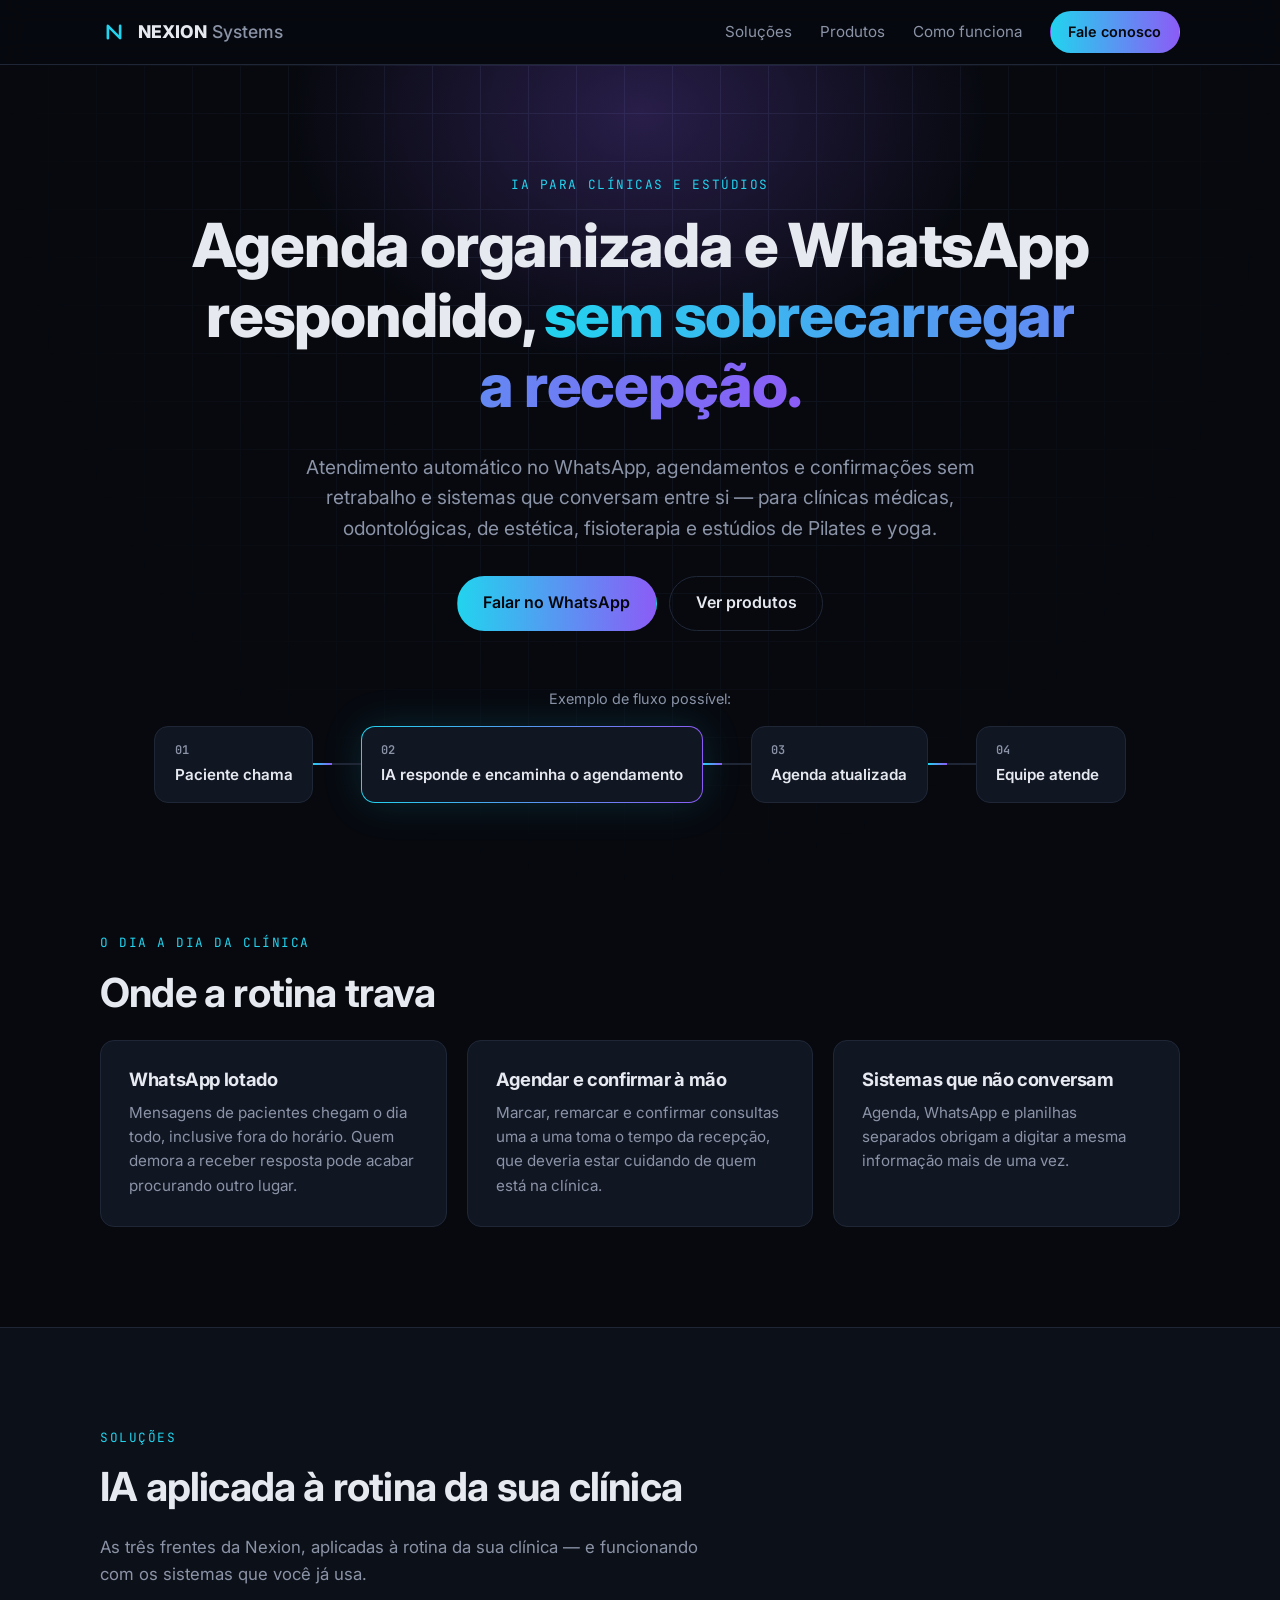
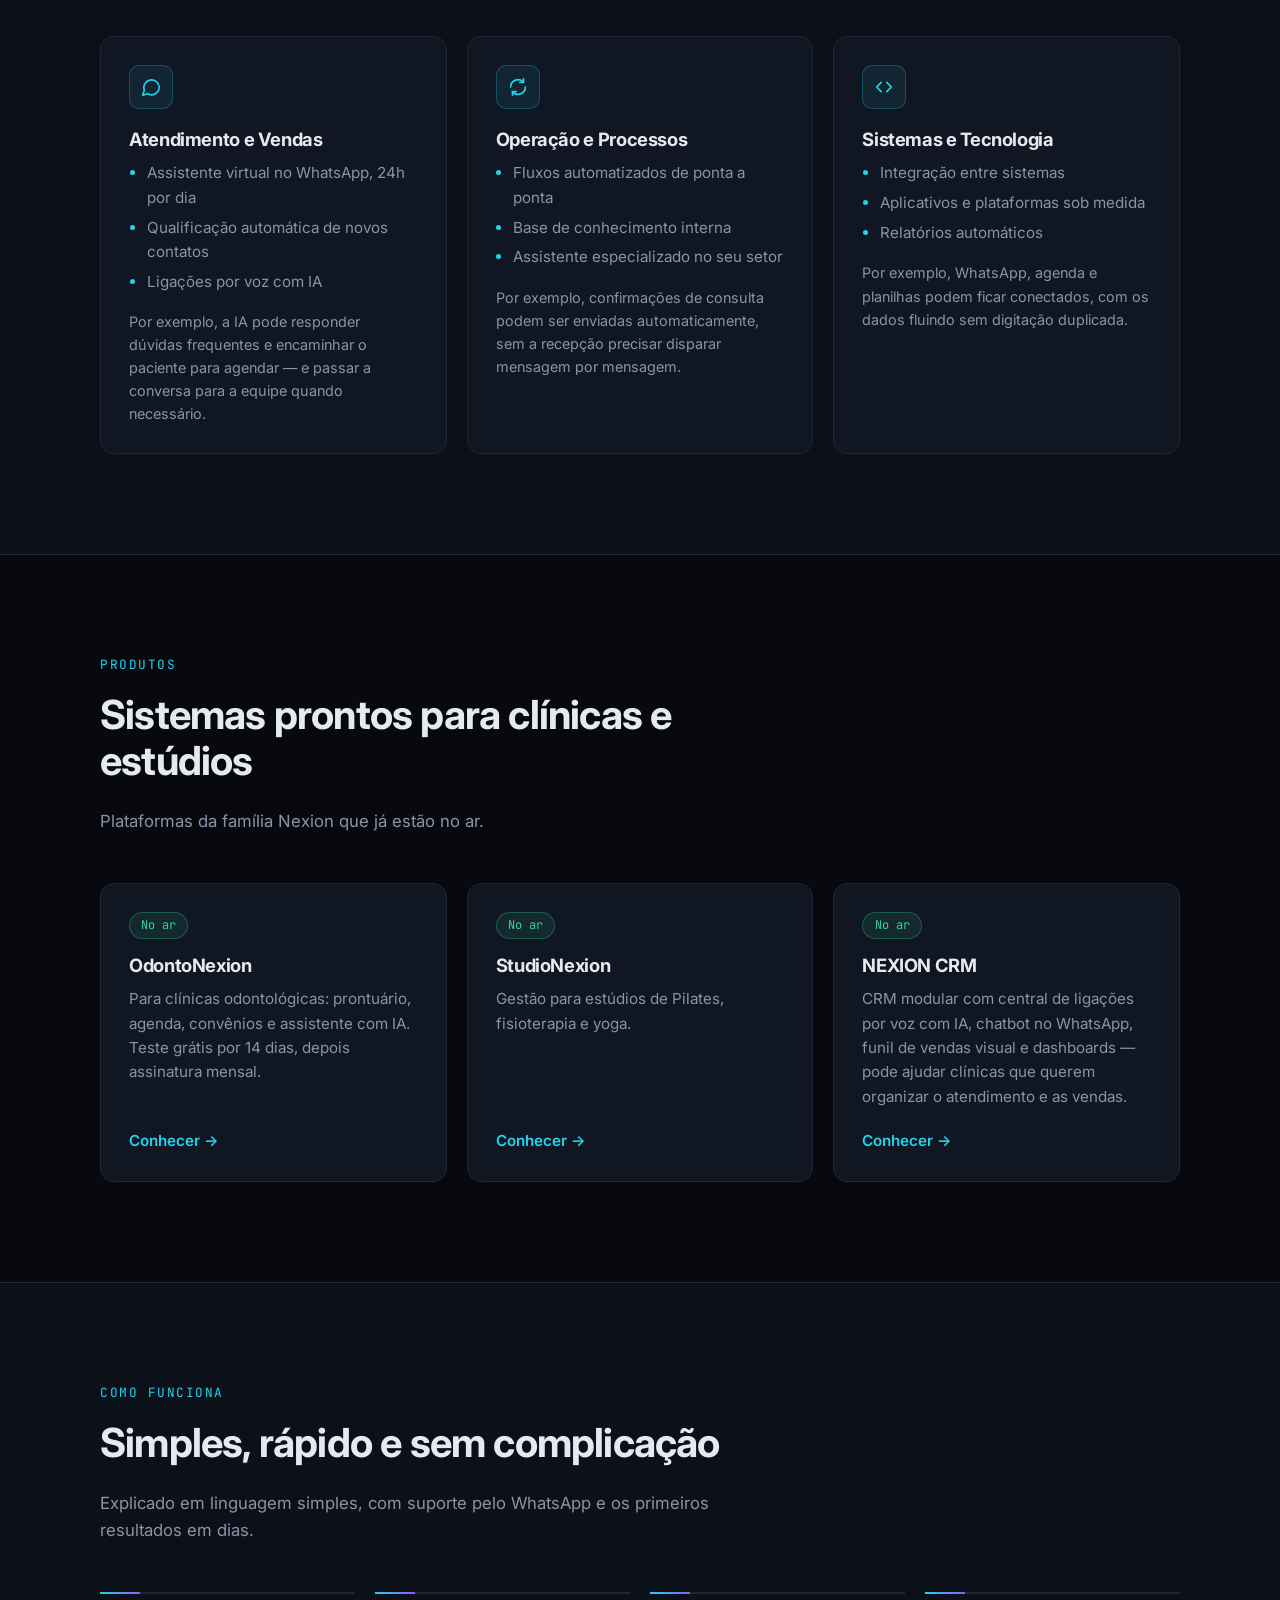
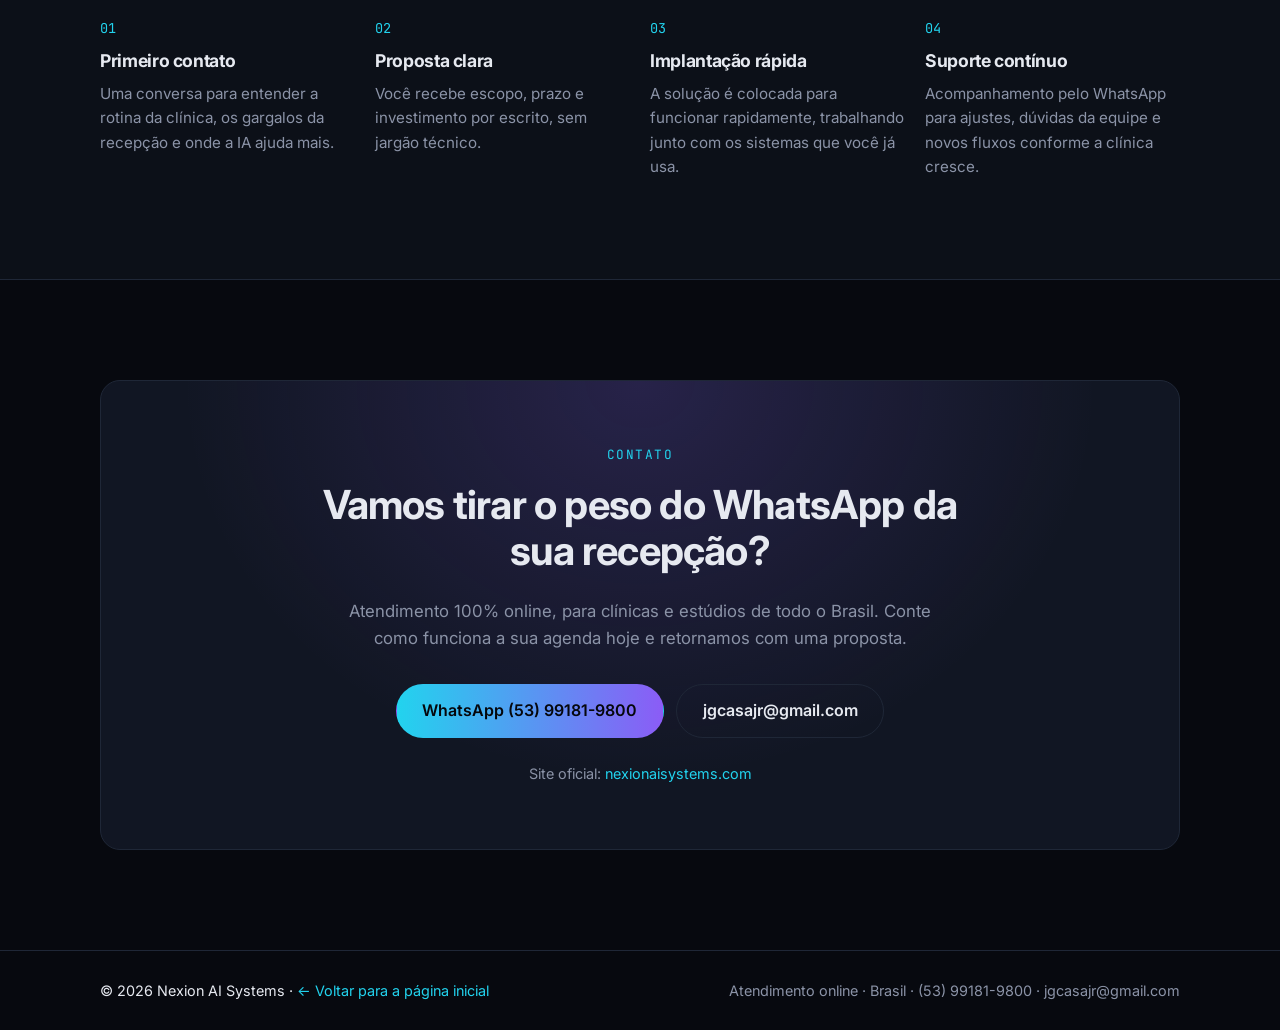
==== clinicas/index.html @ a4356d70 "Add segment landing pages and link them from home Six landing pages (clinicas, advocacia-contabilida" ====
<!DOCTYPE html>
<html lang="pt-BR">
<head>
  <meta charset="utf-8">
  <meta name="viewport" content="width=device-width, initial-scale=1">
  <title>IA para Clínicas — Nexion AI Systems</title>
  <meta name="description" content="Automação com IA para clínicas médicas, odontológicas, de estética, fisioterapia e estúdios de Pilates e yoga: atendimento no WhatsApp 24h, agendamentos organizados e sistemas integrados. Conheça o OdontoNexion, o StudioNexion e o NEXION CRM.">
  <meta property="og:title" content="IA para Clínicas — Nexion AI Systems">
  <meta property="og:description" content="Atendimento automático no WhatsApp e sistemas de gestão com IA para clínicas e estúdios.">
  <meta property="og:type" content="website">
  <meta property="og:url" content="https://jgcasajr.github.io/clinicas/">
  <link rel="canonical" href="https://jgcasajr.github.io/clinicas/">
  <meta name="theme-color" content="#07090f">
  <link rel="icon" href="data:image/svg+xml,%3Csvg xmlns='http://www.w3.org/2000/svg' viewBox='0 0 32 32'%3E%3Crect width='32' height='32' rx='8' fill='%2307090f'/%3E%3Cpath d='M9 23V9l14 14V9' stroke='%2322d3ee' stroke-width='3' fill='none' stroke-linecap='round' stroke-linejoin='round'/%3E%3C/svg%3E">
  <link rel="preconnect" href="https://fonts.googleapis.com">
  <link rel="preconnect" href="https://fonts.gstatic.com" crossorigin>
  <link href="https://fonts.googleapis.com/css2?family=Inter:wght@400;500;600;700;800&family=JetBrains+Mono:wght@500&display=swap" rel="stylesheet">
  <link rel="stylesheet" href="../style.css">
  <style>
    .card-note {
      margin-top: 1rem !important;
      font-size: 0.9rem !important;
    }
    .card-note strong {
      color: var(--text);
      font-weight: 600;
    }
    .back-link {
      color: var(--cyan);
    }
    .flow-caption {
      margin: 56px 0 0;
      font-size: 0.9rem;
      text-align: center;
    }
    .flow-caption + .flow {
      margin-top: 16px;
    }
    @media (max-width: 640px) {
      .flow {
        display: flex;
        flex-direction: column;
        flex-wrap: nowrap;
        align-items: stretch;
        gap: 0;
      }
      .flow-edge {
        display: block;
        width: 2px;
        height: 16px;
        margin: 0 auto;
      }
      .flow-edge::after {
        width: 100%;
        height: 40%;
        animation-name: pulse-y;
      }
      @keyframes pulse-y {
        from { transform: translateY(-100%); }
        to { transform: translateY(250%); }
      }
    }
  </style>
</head>
<body>

  <header class="nav">
    <div class="container nav-inner">
      <a href="../" class="brand" aria-label="Nexion AI Systems — página inicial">
        <svg class="brand-mark" viewBox="0 0 32 32" aria-hidden="true">
          <path d="M9 23V9l14 14V9" />
        </svg>
        <span>NEXION<span class="brand-sub"> Systems</span></span>
      </a>
      <nav class="nav-links" aria-label="Navegação da página">
        <a href="#solucoes">Soluções</a>
        <a href="#produtos">Produtos</a>
        <a href="#processo">Como funciona</a>
        <a href="#contato" class="btn btn-sm">Fale conosco</a>
      </nav>
    </div>
  </header>

  <main>
    <!-- Hero -->
    <section id="inicio" class="hero">
      <div class="hero-grid" aria-hidden="true"></div>
      <div class="container hero-inner">
        <p class="eyebrow">IA para clínicas e estúdios</p>
        <h1>Agenda organizada e WhatsApp respondido, <span class="grad">sem sobrecarregar a recepção.</span></h1>
        <p class="lead">Atendimento automático no WhatsApp, agendamentos e confirmações sem retrabalho e sistemas que conversam entre si — para clínicas médicas, odontológicas, de estética, fisioterapia e estúdios de Pilates e yoga.</p>
        <div class="hero-cta">
          <a href="https://wa.me/5553991819800?text=Ol%C3%A1!%20Vim%20pela%20p%C3%A1gina%20de%20cl%C3%ADnicas%20da%20Nexion%20AI%20Systems%20e%20quero%20automatizar%20o%20atendimento%20da%20minha%20cl%C3%ADnica." class="btn" target="_blank" rel="noopener">Falar no WhatsApp</a>
          <a href="#produtos" class="btn btn-ghost">Ver produtos</a>
        </div>

        <!-- Diagrama de fluxo -->
        <p class="muted flow-caption">Exemplo de fluxo possível:</p>
        <div class="flow" role="img" aria-label="Exemplo de fluxo possível: paciente chama no WhatsApp, IA responde e encaminha o agendamento, agenda atualizada, equipe atende o paciente">
          <div class="flow-node"><span class="mono">01</span>Paciente chama</div>
          <div class="flow-edge" aria-hidden="true"></div>
          <div class="flow-node flow-node-ai"><span class="mono">02</span>IA responde e encaminha o agendamento</div>
          <div class="flow-edge" aria-hidden="true"></div>
          <div class="flow-node"><span class="mono">03</span>Agenda atualizada</div>
          <div class="flow-edge" aria-hidden="true"></div>
          <div class="flow-node"><span class="mono">04</span>Equipe atende</div>
        </div>
      </div>
    </section>

    <!-- Dores -->
    <section id="dores" class="section section-tight">
      <div class="container">
        <p class="eyebrow">O dia a dia da clínica</p>
        <h2>Onde a rotina trava</h2>
        <div class="cards">
          <article class="card">
            <h3>WhatsApp lotado</h3>
            <p>Mensagens de pacientes chegam o dia todo, inclusive fora do horário. Quem demora a receber resposta pode acabar procurando outro lugar.</p>
          </article>
          <article class="card">
            <h3>Agendar e confirmar à mão</h3>
            <p>Marcar, remarcar e confirmar consultas uma a uma toma o tempo da recepção, que deveria estar cuidando de quem está na clínica.</p>
          </article>
          <article class="card">
            <h3>Sistemas que não conversam</h3>
            <p>Agenda, WhatsApp e planilhas separados obrigam a digitar a mesma informação mais de uma vez.</p>
          </article>
        </div>
      </div>
    </section>

    <!-- Soluções -->
    <section id="solucoes" class="section section-alt">
      <div class="container">
        <p class="eyebrow">Soluções</p>
        <h2>IA aplicada à rotina da sua clínica</h2>
        <p class="section-lead">As três frentes da Nexion, aplicadas à rotina da sua clínica — e funcionando com os sistemas que você já usa.</p>

        <div class="cards">
          <article class="card">
            <div class="card-icon" aria-hidden="true">
              <svg viewBox="0 0 24 24"><path d="M21 12a8.5 8.5 0 0 1-12.6 7.4L3 21l1.6-5.2A8.5 8.5 0 1 1 21 12z"/></svg>
            </div>
            <h3>Atendimento e Vendas</h3>
            <ul class="card-list">
              <li>Assistente virtual no WhatsApp, 24h por dia</li>
              <li>Qualificação automática de novos contatos</li>
              <li>Ligações por voz com IA</li>
            </ul>
            <p class="card-note">Por exemplo, a IA pode responder dúvidas frequentes e encaminhar o paciente para agendar — e passar a conversa para a equipe quando necessário.</p>
          </article>

          <article class="card">
            <div class="card-icon" aria-hidden="true">
              <svg viewBox="0 0 24 24"><path d="M4 12a8 8 0 0 1 14-5.3M20 12a8 8 0 0 1-14 5.3"/><path d="M18 3v4h-4M6 21v-4h4"/></svg>
            </div>
            <h3>Operação e Processos</h3>
            <ul class="card-list">
              <li>Fluxos automatizados de ponta a ponta</li>
              <li>Base de conhecimento interna</li>
              <li>Assistente especializado no seu setor</li>
            </ul>
            <p class="card-note">Por exemplo, confirmações de consulta podem ser enviadas automaticamente, sem a recepção precisar disparar mensagem por mensagem.</p>
          </article>

          <article class="card">
            <div class="card-icon" aria-hidden="true">
              <svg viewBox="0 0 24 24"><path d="M9 7 4 12l5 5M15 7l5 5-5 5"/></svg>
            </div>
            <h3>Sistemas e Tecnologia</h3>
            <ul class="card-list">
              <li>Integração entre sistemas</li>
              <li>Aplicativos e plataformas sob medida</li>
              <li>Relatórios automáticos</li>
            </ul>
            <p class="card-note">Por exemplo, WhatsApp, agenda e planilhas podem ficar conectados, com os dados fluindo sem digitação duplicada.</p>
          </article>
        </div>
      </div>
    </section>

    <!-- Produtos -->
    <section id="produtos" class="section">
      <div class="container">
        <p class="eyebrow">Produtos</p>
        <h2>Sistemas prontos para clínicas e estúdios</h2>
        <p class="section-lead">Plataformas da família Nexion que já estão no ar.</p>

        <div class="cards">
          <a class="card card-link" href="https://odontonexion.nexionaisystems.com" target="_blank" rel="noopener">
            <span class="badge">No ar</span>
            <h3>OdontoNexion</h3>
            <p>Para clínicas odontológicas: prontuário, agenda, convênios e assistente com IA. Teste grátis por 14 dias, depois assinatura mensal.</p>
            <span class="card-more">Conhecer →</span>
          </a>
          <a class="card card-link" href="https://studionexion.nexionaisystems.com" target="_blank" rel="noopener">
            <span class="badge">No ar</span>
            <h3>StudioNexion</h3>
            <p>Gestão para estúdios de Pilates, fisioterapia e yoga.</p>
            <span class="card-more">Conhecer →</span>
          </a>
          <a class="card card-link" href="https://nexioncrm.nexionaisystems.com" target="_blank" rel="noopener">
            <span class="badge">No ar</span>
            <h3>NEXION CRM</h3>
            <p>CRM modular com central de ligações por voz com IA, chatbot no WhatsApp, funil de vendas visual e dashboards — pode ajudar clínicas que querem organizar o atendimento e as vendas.</p>
            <span class="card-more">Conhecer →</span>
          </a>
        </div>
      </div>
    </section>

    <!-- Processo -->
    <section id="processo" class="section section-alt">
      <div class="container">
        <p class="eyebrow">Como funciona</p>
        <h2>Simples, rápido e sem complicação</h2>
        <p class="section-lead">Explicado em linguagem simples, com suporte pelo WhatsApp e os primeiros resultados em dias.</p>

        <ol class="steps">
          <li class="step">
            <span class="step-num mono">01</span>
            <h3>Primeiro contato</h3>
            <p>Uma conversa para entender a rotina da clínica, os gargalos da recepção e onde a IA ajuda mais.</p>
          </li>
          <li class="step">
            <span class="step-num mono">02</span>
            <h3>Proposta clara</h3>
            <p>Você recebe escopo, prazo e investimento por escrito, sem jargão técnico.</p>
          </li>
          <li class="step">
            <span class="step-num mono">03</span>
            <h3>Implantação rápida</h3>
            <p>A solução é colocada para funcionar rapidamente, trabalhando junto com os sistemas que você já usa.</p>
          </li>
          <li class="step">
            <span class="step-num mono">04</span>
            <h3>Suporte contínuo</h3>
            <p>Acompanhamento pelo WhatsApp para ajustes, dúvidas da equipe e novos fluxos conforme a clínica cresce.</p>
          </li>
        </ol>
      </div>
    </section>

    <!-- Contato -->
    <section id="contato" class="section">
      <div class="container">
        <div class="cta-box">
          <p class="eyebrow">Contato</p>
          <h2>Vamos tirar o peso do WhatsApp da sua recepção?</h2>
          <p class="section-lead">Atendimento 100% online, para clínicas e estúdios de todo o Brasil. Conte como funciona a sua agenda hoje e retornamos com uma proposta.</p>
          <div class="hero-cta">
            <a href="https://wa.me/5553991819800?text=Ol%C3%A1!%20Vim%20pela%20p%C3%A1gina%20de%20cl%C3%ADnicas%20da%20Nexion%20AI%20Systems%20e%20quero%20automatizar%20o%20atendimento%20da%20minha%20cl%C3%ADnica." class="btn" target="_blank" rel="noopener">WhatsApp (53) 99181-9800</a>
            <a href="mailto:jgcasajr@gmail.com?subject=Contato%20pelo%20site%20-%20Cl%C3%ADnicas%20-%20Nexion%20AI%20Systems" class="btn btn-ghost">jgcasajr@gmail.com</a>
          </div>
          <p class="cta-site muted">Site oficial: <a href="https://nexionaisystems.com" target="_blank" rel="noopener">nexionaisystems.com</a></p>
        </div>
      </div>
    </section>
  </main>

  <footer class="footer">
    <div class="container footer-inner">
      <span>© <span id="ano">2026</span> Nexion AI Systems · <a href="../" class="back-link">← Voltar para a página inicial</a></span>
      <span class="muted">Atendimento online · Brasil · <a href="https://wa.me/5553991819800?text=Ol%C3%A1!%20Vim%20pela%20p%C3%A1gina%20de%20cl%C3%ADnicas%20da%20Nexion%20AI%20Systems%20e%20quero%20automatizar%20o%20atendimento%20da%20minha%20cl%C3%ADnica." target="_blank" rel="noopener">(53) 99181-9800</a> · <a href="mailto:jgcasajr@gmail.com">jgcasajr@gmail.com</a></span>
    </div>
  </footer>

  <script>document.getElementById('ano').textContent = new Date().getFullYear();</script>
</body>
</html>
---- style.css ----
:root {
  --bg: #07090f;
  --bg-alt: #0c1018;
  --surface: #111623;
  --border: #1f2737;
  --text: #e6e9f0;
  --muted: #8b93a7;
  --cyan: #22d3ee;
  --violet: #8b5cf6;
  --grad: linear-gradient(90deg, var(--cyan), var(--violet));
  --radius: 14px;
}

*,
*::before,
*::after {
  box-sizing: border-box;
}

html {
  scroll-behavior: smooth;
  scroll-padding-top: 72px;
}

body {
  margin: 0;
  background: var(--bg);
  color: var(--text);
  font-family: 'Inter', system-ui, -apple-system, 'Segoe UI', sans-serif;
  line-height: 1.6;
  -webkit-font-smoothing: antialiased;
}

h1, h2, h3 {
  line-height: 1.15;
  letter-spacing: -0.02em;
  margin: 0 0 0.6em;
}

p {
  margin: 0 0 1em;
}

a {
  color: inherit;
  text-decoration: none;
}

.container {
  width: 100%;
  max-width: 1120px;
  margin: 0 auto;
  padding: 0 20px;
}

.mono {
  font-family: 'JetBrains Mono', ui-monospace, monospace;
}

.muted {
  color: var(--muted);
}

.grad {
  background: var(--grad);
  -webkit-background-clip: text;
  background-clip: text;
  color: transparent;
}

.eyebrow {
  font-family: 'JetBrains Mono', ui-monospace, monospace;
  font-size: 0.8rem;
  text-transform: uppercase;
  letter-spacing: 0.12em;
  color: var(--cyan);
  margin-bottom: 1rem;
}

/* Botões */
.btn {
  display: inline-block;
  padding: 0.85rem 1.6rem;
  border-radius: 999px;
  font-weight: 600;
  background: var(--grad);
  color: #05070c;
  border: 1px solid transparent;
  transition: transform 0.15s ease, box-shadow 0.15s ease;
}

.btn:hover {
  transform: translateY(-2px);
  box-shadow: 0 8px 30px rgba(34, 211, 238, 0.25);
}

.btn:focus-visible {
  outline: 2px solid var(--cyan);
  outline-offset: 3px;
}

.btn-ghost {
  background: transparent;
  color: var(--text);
  border-color: var(--border);
}

.btn-ghost:hover {
  border-color: var(--cyan);
  box-shadow: none;
}

.btn-sm {
  padding: 0.5rem 1.1rem;
  font-size: 0.9rem;
}

/* Navegação */
.nav {
  position: sticky;
  top: 0;
  z-index: 10;
  background: rgba(7, 9, 15, 0.8);
  backdrop-filter: blur(12px);
  -webkit-backdrop-filter: blur(12px);
  border-bottom: 1px solid var(--border);
}

.nav-inner {
  display: flex;
  align-items: center;
  justify-content: space-between;
  height: 64px;
}

.brand {
  display: flex;
  align-items: center;
  gap: 0.6rem;
  font-weight: 800;
  font-size: 1.1rem;
}

.brand-mark {
  width: 28px;
  height: 28px;
  fill: none;
  stroke: var(--cyan);
  stroke-width: 3;
  stroke-linecap: round;
  stroke-linejoin: round;
}

.brand-sub {
  font-weight: 500;
  color: var(--muted);
}

.nav-links {
  display: flex;
  align-items: center;
  gap: 1.75rem;
  font-size: 0.95rem;
}

.nav-links a:not(.btn) {
  color: var(--muted);
}

.nav-links a:not(.btn):hover {
  color: var(--text);
}

/* Hero */
.hero {
  position: relative;
  overflow: hidden;
  padding: 110px 0 90px;
}

.hero-grid {
  position: absolute;
  inset: 0;
  background-image:
    linear-gradient(var(--border) 1px, transparent 1px),
    linear-gradient(90deg, var(--border) 1px, transparent 1px);
  background-size: 48px 48px;
  mask-image: radial-gradient(ellipse at 50% 0%, #000 20%, transparent 70%);
  -webkit-mask-image: radial-gradient(ellipse at 50% 0%, #000 20%, transparent 70%);
  opacity: 0.5;
}

.hero::after {
  content: '';
  position: absolute;
  top: -200px;
  left: 50%;
  width: 700px;
  height: 500px;
  transform: translateX(-50%);
  background: radial-gradient(closest-side, rgba(139, 92, 246, 0.25), transparent);
  pointer-events: none;
}

.hero-inner {
  position: relative;
  z-index: 1;
  text-align: center;
}

.hero h1 {
  font-size: clamp(2.1rem, 5.5vw, 3.8rem);
  font-weight: 800;
  max-width: 900px;
  margin: 0 auto 0.5em;
}

.lead {
  font-size: clamp(1rem, 2vw, 1.2rem);
  color: var(--muted);
  max-width: 680px;
  margin: 0 auto 2rem;
}

.hero-cta {
  display: flex;
  flex-wrap: wrap;
  gap: 0.75rem;
  justify-content: center;
}

/* Diagrama de fluxo */
.flow {
  display: flex;
  align-items: center;
  justify-content: center;
  margin-top: 70px;
}

.flow-node {
  display: flex;
  flex-direction: column;
  gap: 0.2rem;
  padding: 0.9rem 1.2rem;
  min-width: 150px;
  background: var(--surface);
  border: 1px solid var(--border);
  border-radius: var(--radius);
  font-weight: 600;
  font-size: 0.95rem;
  text-align: left;
}

.flow-node .mono {
  font-size: 0.75rem;
  color: var(--muted);
}

.flow-node-ai {
  border-color: transparent;
  background:
    linear-gradient(var(--surface), var(--surface)) padding-box,
    var(--grad) border-box;
  box-shadow: 0 0 40px rgba(34, 211, 238, 0.15);
}

.flow-edge {
  position: relative;
  width: 48px;
  height: 2px;
  background: var(--border);
  overflow: hidden;
}

.flow-edge::after {
  content: '';
  position: absolute;
  inset: 0;
  width: 40%;
  background: var(--grad);
  animation: pulse 2s linear infinite;
}

@keyframes pulse {
  from { transform: translateX(-100%); }
  to { transform: translateX(260%); }
}

/* Seções */
.section {
  padding: 100px 0;
}

.section-alt {
  background: var(--bg-alt);
  border-top: 1px solid var(--border);
  border-bottom: 1px solid var(--border);
}

.section h2 {
  font-size: clamp(1.7rem, 3.5vw, 2.5rem);
  font-weight: 700;
  max-width: 700px;
}

.section-lead {
  color: var(--muted);
  font-size: 1.05rem;
  max-width: 620px;
  margin-bottom: 3rem;
}

/* Cards de serviços */
.cards {
  display: grid;
  grid-template-columns: repeat(3, 1fr);
  gap: 1.25rem;
}

.card {
  padding: 1.75rem;
  background: var(--surface);
  border: 1px solid var(--border);
  border-radius: var(--radius);
  transition: border-color 0.2s ease, transform 0.2s ease;
}

.card:hover {
  border-color: rgba(34, 211, 238, 0.5);
  transform: translateY(-3px);
}

.card h3 {
  font-size: 1.15rem;
}

.card p {
  color: var(--muted);
  margin: 0;
  font-size: 0.95rem;
}

.card-icon {
  width: 44px;
  height: 44px;
  display: grid;
  place-items: center;
  margin-bottom: 1.25rem;
  border-radius: 10px;
  background: rgba(34, 211, 238, 0.08);
  border: 1px solid rgba(34, 211, 238, 0.25);
}

.card-icon svg {
  width: 22px;
  height: 22px;
  fill: none;
  stroke: var(--cyan);
  stroke-width: 1.8;
  stroke-linecap: round;
  stroke-linejoin: round;
}

/* Etapas */
.steps {
  list-style: none;
  padding: 0;
  margin: 0;
  display: grid;
  grid-template-columns: repeat(4, 1fr);
  gap: 1.25rem;
}

.step {
  position: relative;
  padding-top: 1.5rem;
  border-top: 2px solid var(--border);
}

.step::before {
  content: '';
  position: absolute;
  top: -2px;
  left: 0;
  width: 40px;
  height: 2px;
  background: var(--grad);
}

.step-num {
  display: block;
  font-size: 0.85rem;
  color: var(--cyan);
  margin-bottom: 0.75rem;
}

.step h3 {
  font-size: 1.1rem;
}

.step p {
  color: var(--muted);
  font-size: 0.95rem;
  margin: 0;
}

/* Contato */
.cta-box {
  text-align: center;
  padding: 64px 24px;
  border-radius: 20px;
  border: 1px solid var(--border);
  background:
    radial-gradient(ellipse at 50% 0%, rgba(139, 92, 246, 0.18), transparent 60%),
    var(--surface);
}

.cta-box h2,
.cta-box .section-lead {
  margin-left: auto;
  margin-right: auto;
}

.cta-box .section-lead {
  margin-bottom: 2rem;
}

/* Rodapé */
.footer {
  border-top: 1px solid var(--border);
  padding: 28px 0;
  font-size: 0.9rem;
}

.footer-inner {
  display: flex;
  justify-content: space-between;
  flex-wrap: wrap;
  gap: 0.5rem;
}

/* Responsivo */
@media (max-width: 900px) {
  .cards {
    grid-template-columns: repeat(2, 1fr);
  }

  .steps {
    grid-template-columns: repeat(2, 1fr);
    row-gap: 2.5rem;
  }

  .flow {
    flex-wrap: wrap;
    gap: 0.75rem;
  }

  .flow-edge {
    display: none;
  }
}

@media (max-width: 640px) {
  .nav-links a:not(.btn),
  .brand-sub {
    display: none;
  }

  .hero {
    padding: 72px 0 64px;
  }

  .section {
    padding: 72px 0;
  }

  .cards,
  .steps {
    grid-template-columns: 1fr;
  }

  .flow {
    display: grid;
    grid-template-columns: 1fr 1fr;
    margin-top: 48px;
  }

  .flow-node {
    min-width: 0;
  }
}

@media (prefers-reduced-motion: reduce) {
  html {
    scroll-behavior: auto;
  }

  .flow-edge::after {
    animation: none;
  }

  .btn,
  .card {
    transition: none;
  }
}

/* Seção compacta */
.section-tight {
  padding-top: 40px;
}

/* Listas nos cards */
.card-list {
  margin: 0;
  padding-left: 1.1rem;
  color: var(--muted);
  font-size: 0.95rem;
}

.card-list li + li {
  margin-top: 0.35rem;
}

.card-list li::marker {
  color: var(--cyan);
}

/* Segmentos */
.segments {
  display: flex;
  flex-wrap: wrap;
  align-items: center;
  gap: 0.6rem;
  margin-top: 2.5rem;
}

.segments-label {
  color: var(--muted);
  font-size: 0.95rem;
  margin-right: 0.25rem;
}

.chip {
  padding: 0.35rem 0.9rem;
  border: 1px solid var(--border);
  border-radius: 999px;
  font-size: 0.9rem;
  background: var(--surface);
}

/* Portfólio */
.cards-2 {
  grid-template-columns: repeat(2, 1fr);
}

.card-link {
  display: flex;
  flex-direction: column;
}

.card-link p {
  flex: 1;
  margin-bottom: 1.25rem;
}

.card-more {
  color: var(--cyan);
  font-weight: 600;
  font-size: 0.95rem;
}

.badge {
  align-self: flex-start;
  margin-bottom: 1rem;
  padding: 0.2rem 0.7rem;
  border-radius: 999px;
  font-family: 'JetBrains Mono', ui-monospace, monospace;
  font-size: 0.75rem;
  color: #34d399;
  background: rgba(52, 211, 153, 0.1);
  border: 1px solid rgba(52, 211, 153, 0.3);
}

.badge-soon {
  color: #fbbf24;
  background: rgba(251, 191, 36, 0.1);
  border-color: rgba(251, 191, 36, 0.3);
}

.cta-site {
  margin: 1.5rem 0 0;
  font-size: 0.9rem;
}

.cta-site a {
  color: var(--cyan);
}

@media (max-width: 640px) {
  .cards-2 {
    grid-template-columns: 1fr;
  }
}

.chip-link {
  transition: border-color 0.2s ease, color 0.2s ease;
}

.chip-link:hover {
  border-color: var(--cyan);
  color: var(--cyan);
}
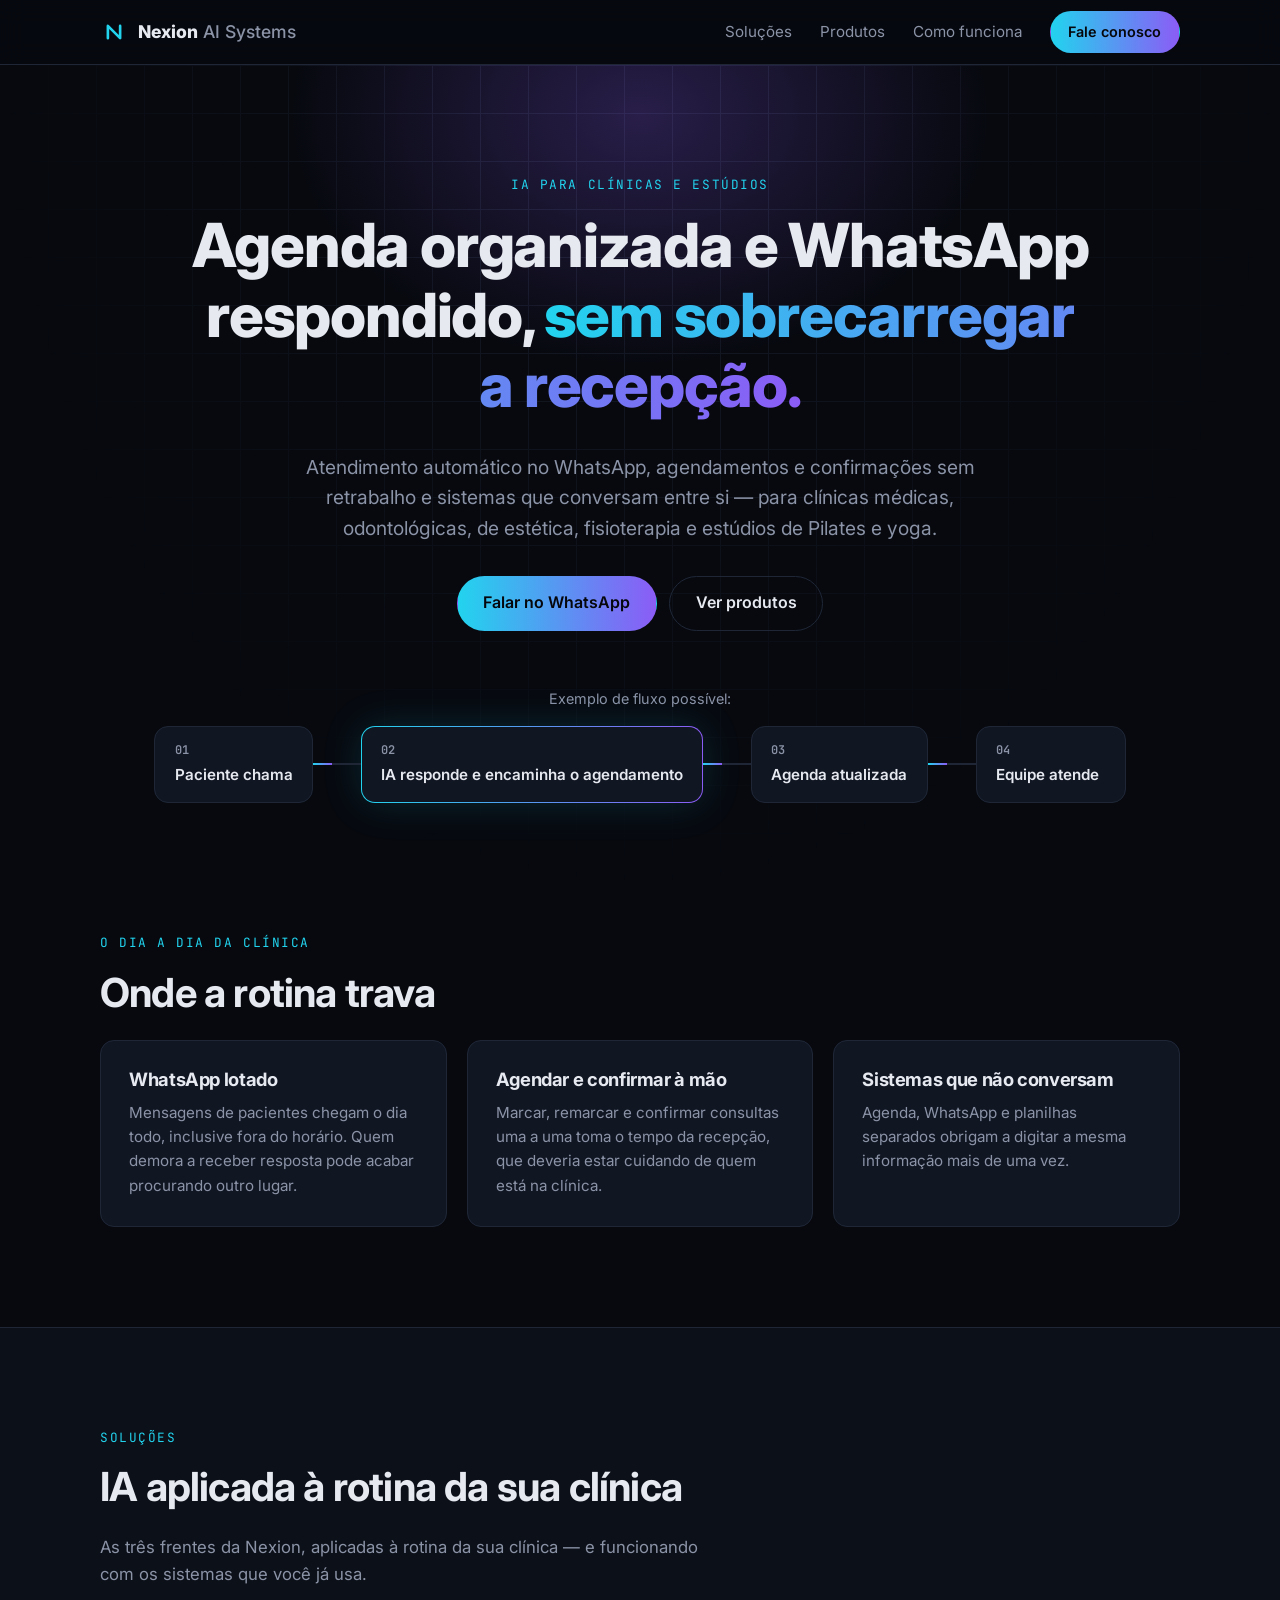
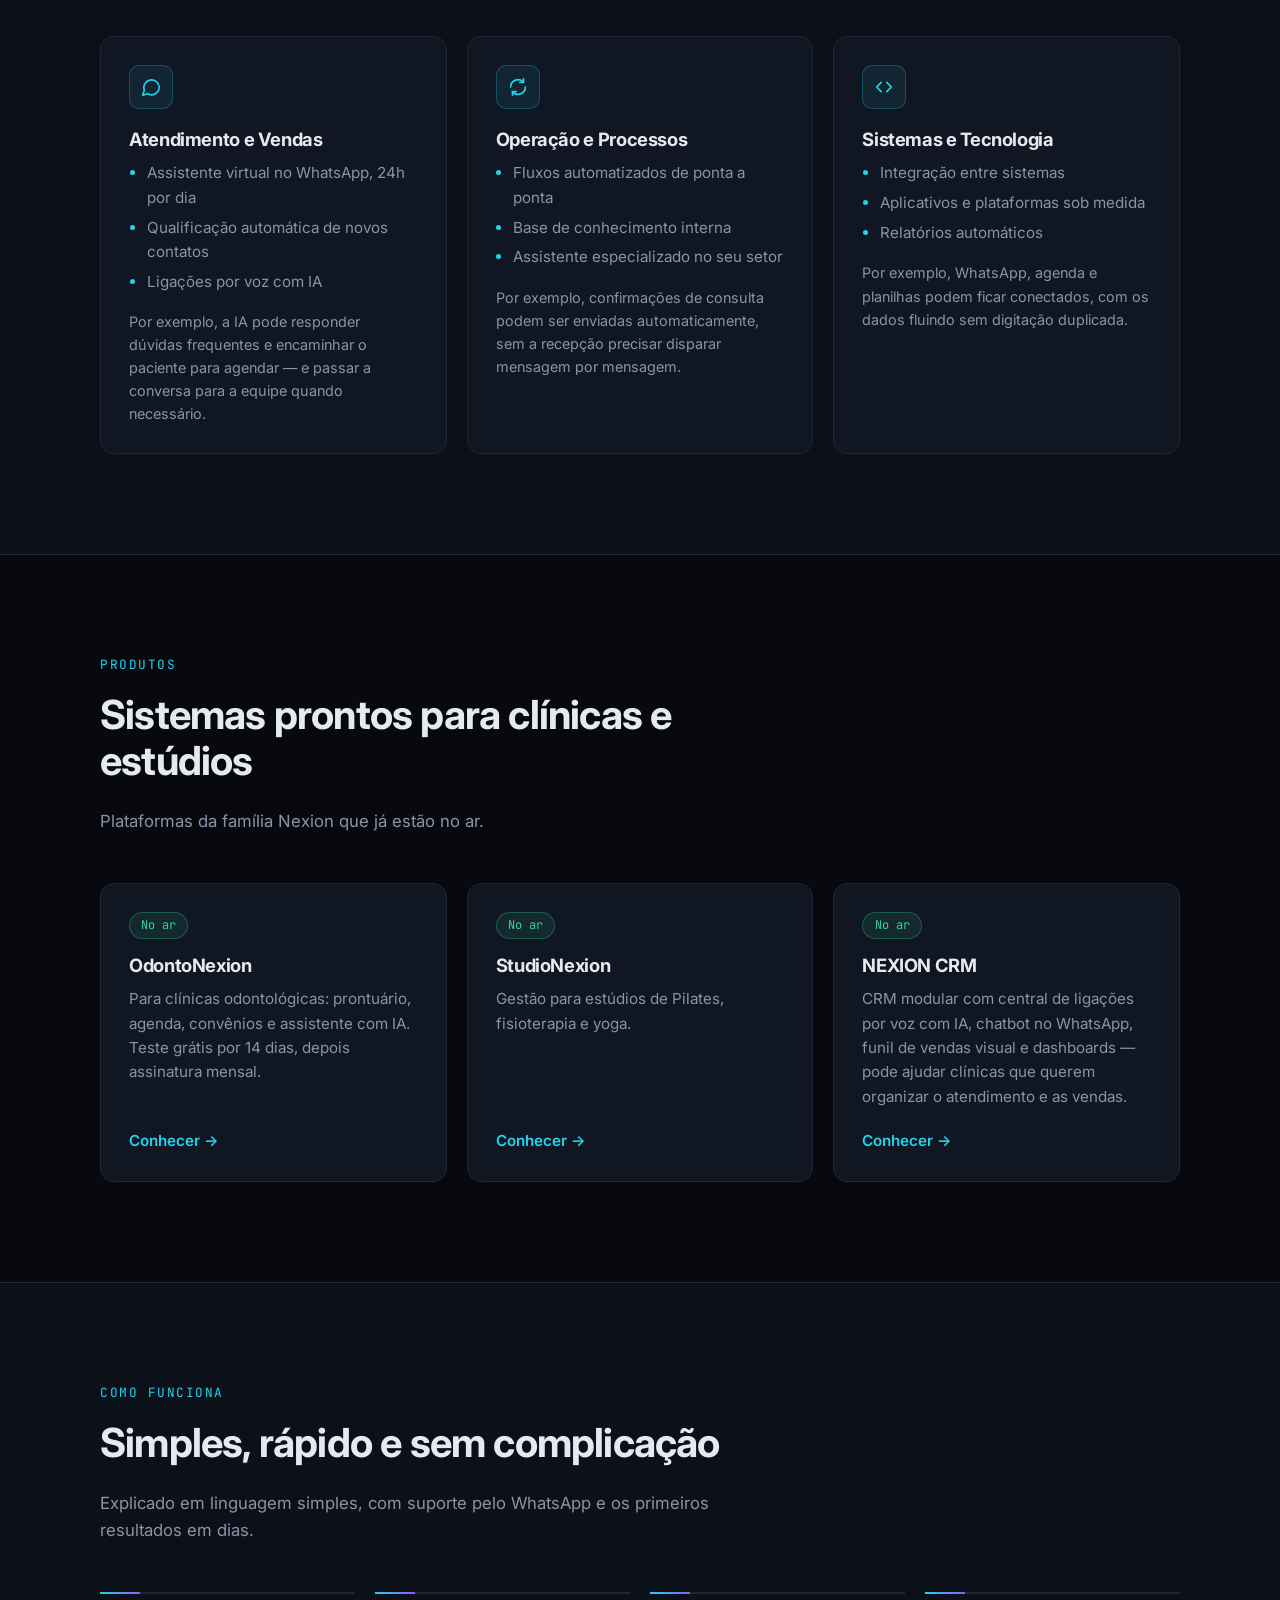
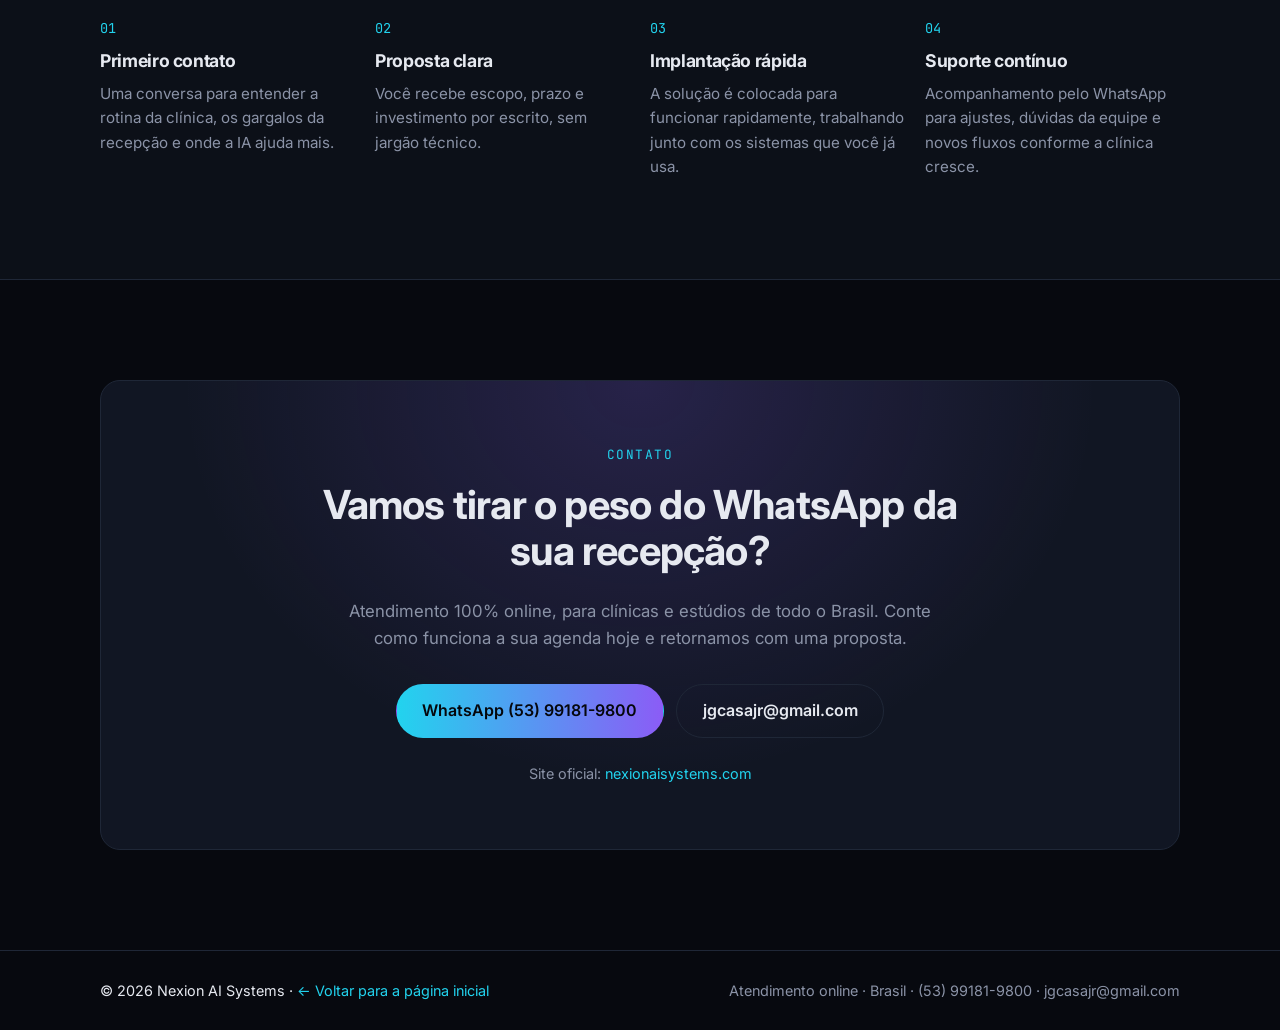
==== commit 69417965: "Use Nexion AI Systems logo text on clinicas page Co-Authored-By: Claude Opus 5.5 <noreply@anthropic." ====
--- a/clinicas/index.html
+++ b/clinicas/index.html
@@ -70,7 +70,7 @@
         <svg class="brand-mark" viewBox="0 0 32 32" aria-hidden="true">
           <path d="M9 23V9l14 14V9" />
         </svg>
-        <span>NEXION<span class="brand-sub"> Systems</span></span>
+        <span>Nexion<span class="brand-sub"> AI Systems</span></span>
       </a>
       <nav class="nav-links" aria-label="Navegação da página">
         <a href="#solucoes">Soluções</a>
